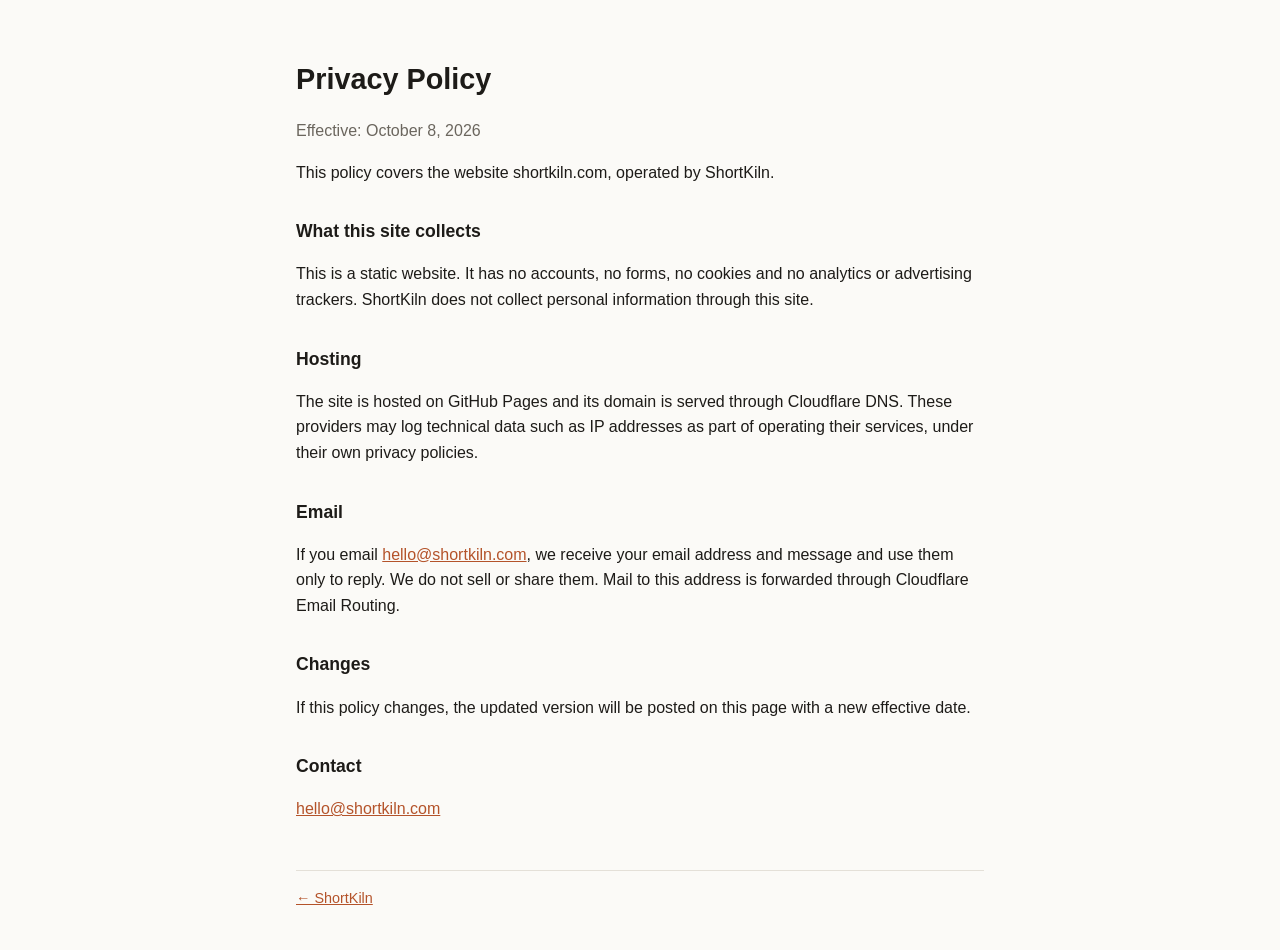
==== privacy.html @ 05ef61e3 "ShortKiln site: home, privacy policy, CNAME Co-Authored-By: Claude Opus 5.5 <noreply@anthropic.com>" ====
<!doctype html>
<html lang="en">
<head>
<meta charset="utf-8">
<meta name="viewport" content="width=device-width, initial-scale=1">
<title>ShortKiln Privacy Policy</title>
<style>
  :root { --bg:#fbfaf7; --fg:#1d1b18; --muted:#6b665e; --line:#e4e0d8; --accent:#b4532a; }
  @media (prefers-color-scheme: dark) { :root { --bg:#161513; --fg:#ece9e3; --muted:#a19b91; --line:#2f2c28; --accent:#e07a4f; } }
  * { box-sizing:border-box; }
  body { margin:0; background:var(--bg); color:var(--fg); font:16px/1.6 -apple-system, BlinkMacSystemFont, "Segoe UI", "Apple SD Gothic Neo", "Noto Sans KR", sans-serif; }
  main { max-width:720px; margin:0 auto; padding:56px 16px 40px; }
  h1 { font-size:1.8rem; margin:0 0 4px; }
  .muted { color:var(--muted); }
  h2 { font-size:1.1rem; margin:32px 0 8px; }
  a { color:var(--accent); }
  footer { border-top:1px solid var(--line); margin-top:48px; padding-top:16px; color:var(--muted); font-size:.9rem; }
</style>
</head>
<body>
<main>
  <h1>Privacy Policy</h1>
  <p class="muted">Effective: October 8, 2026</p>

  <p>This policy covers the website shortkiln.com, operated by ShortKiln.</p>

  <h2>What this site collects</h2>
  <p>This is a static website. It has no accounts, no forms, no cookies and no analytics or advertising trackers. ShortKiln does not collect personal information through this site.</p>

  <h2>Hosting</h2>
  <p>The site is hosted on GitHub Pages and its domain is served through Cloudflare DNS. These providers may log technical data such as IP addresses as part of operating their services, under their own privacy policies.</p>

  <h2>Email</h2>
  <p>If you email <a href="mailto:hello@shortkiln.com">hello@shortkiln.com</a>, we receive your email address and message and use them only to reply. We do not sell or share them. Mail to this address is forwarded through Cloudflare Email Routing.</p>

  <h2>Changes</h2>
  <p>If this policy changes, the updated version will be posted on this page with a new effective date.</p>

  <h2>Contact</h2>
  <p><a href="mailto:hello@shortkiln.com">hello@shortkiln.com</a></p>

  <footer><a href="index.html">← ShortKiln</a></footer>
</main>
</body>
</html>
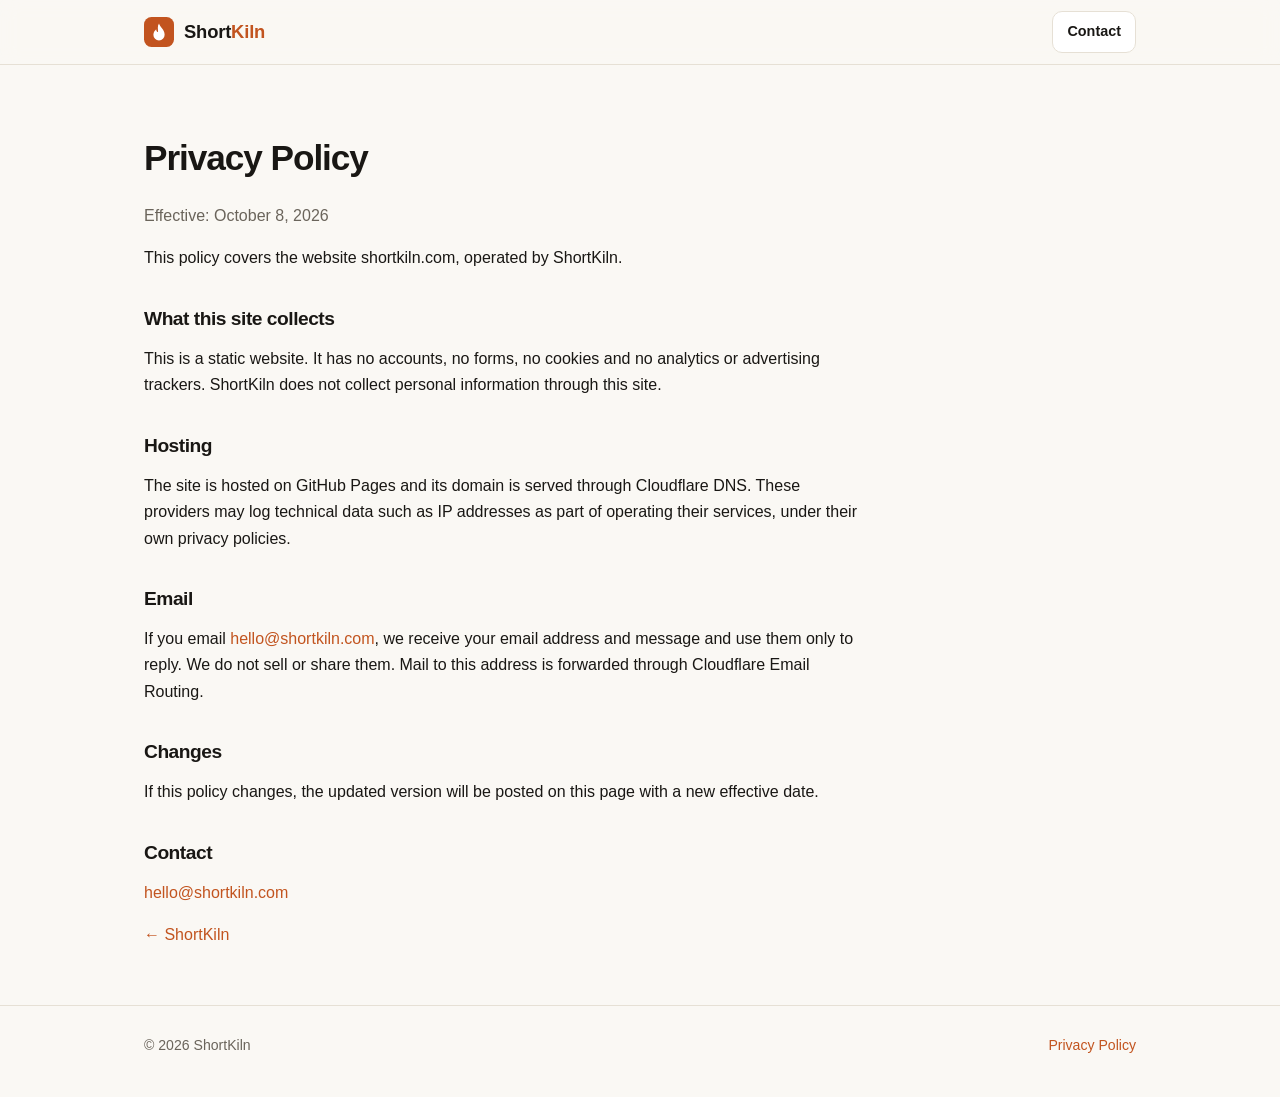
==== commit 6acaf9f4: "Redesign: hero, step cards, gate checklist, work card, contact CTA Co-Authored-By: Claude Opus 5.5 <" ====
--- a/privacy.html
+++ b/privacy.html
@@ -4,21 +4,20 @@
 <meta charset="utf-8">
 <meta name="viewport" content="width=device-width, initial-scale=1">
 <title>ShortKiln Privacy Policy</title>
-<style>
-  :root { --bg:#fbfaf7; --fg:#1d1b18; --muted:#6b665e; --line:#e4e0d8; --accent:#b4532a; }
-  @media (prefers-color-scheme: dark) { :root { --bg:#161513; --fg:#ece9e3; --muted:#a19b91; --line:#2f2c28; --accent:#e07a4f; } }
-  * { box-sizing:border-box; }
-  body { margin:0; background:var(--bg); color:var(--fg); font:16px/1.6 -apple-system, BlinkMacSystemFont, "Segoe UI", "Apple SD Gothic Neo", "Noto Sans KR", sans-serif; }
-  main { max-width:720px; margin:0 auto; padding:56px 16px 40px; }
-  h1 { font-size:1.8rem; margin:0 0 4px; }
-  .muted { color:var(--muted); }
-  h2 { font-size:1.1rem; margin:32px 0 8px; }
-  a { color:var(--accent); }
-  footer { border-top:1px solid var(--line); margin-top:48px; padding-top:16px; color:var(--muted); font-size:.9rem; }
-</style>
+<link rel="stylesheet" href="style.css">
 </head>
 <body>
-<main>
+<header class="top">
+  <div class="wrap">
+    <a class="brand" href="index.html">
+      <svg viewBox="0 0 32 32" aria-hidden="true"><rect width="32" height="32" rx="8" fill="currentColor" style="color:var(--accent)"/><path d="M16 7c1 4 6 6 6 12a6 6 0 0 1-12 0c0-3 2-5 3-6 0 2 1 3 2 3 0-3-1-6 1-9z" fill="#fff"/></svg>
+      <span>Short<b>Kiln</b></span>
+    </a>
+    <a class="btn" href="mailto:hello@shortkiln.com" style="padding:8px 14px;font-size:.9rem">Contact</a>
+  </div>
+</header>
+<main class="wrap">
+<div class="doc">
   <h1>Privacy Policy</h1>
   <p class="muted">Effective: October 8, 2026</p>
 
@@ -39,7 +38,14 @@
   <h2>Contact</h2>
   <p><a href="mailto:hello@shortkiln.com">hello@shortkiln.com</a></p>
 
-  <footer><a href="index.html">← ShortKiln</a></footer>
+  <p><a href="index.html">← ShortKiln</a></p>
+</div>
 </main>
+<footer class="bottom">
+  <div class="wrap">
+    <span>© 2026 ShortKiln</span>
+    <span><a href="privacy.html">Privacy Policy</a></span>
+  </div>
+</footer>
 </body>
 </html>
--- a/style.css
+++ b/style.css
@@ -0,0 +1,145 @@
+:root {
+  --bg: #faf8f4;
+  --bg-2: #f2eee6;
+  --card: #ffffff;
+  --fg: #191714;
+  --muted: #6a645b;
+  --line: #e6e0d5;
+  --accent: #c2541f;
+  --accent-2: #e8873e;
+  --accent-soft: #fbe9dc;
+  --ok: #2f7d4f;
+  --shadow: 0 1px 2px rgba(25,23,20,.04), 0 8px 24px rgba(25,23,20,.06);
+}
+@media (prefers-color-scheme: dark) {
+  :root {
+    --bg: #12110f;
+    --bg-2: #1a1815;
+    --card: #1e1c19;
+    --fg: #f1ede6;
+    --muted: #a59e93;
+    --line: #2e2b27;
+    --accent: #f0773a;
+    --accent-2: #f5a25c;
+    --accent-soft: #3a2116;
+    --ok: #5cc28a;
+    --shadow: 0 1px 2px rgba(0,0,0,.3), 0 8px 24px rgba(0,0,0,.35);
+  }
+}
+* { box-sizing: border-box; }
+html, body { overflow-x: hidden; }
+html { scroll-behavior: smooth; }
+body {
+  margin: 0; background: var(--bg); color: var(--fg);
+  font: 16px/1.65 "Inter", "Noto Sans KR", -apple-system, BlinkMacSystemFont, "Segoe UI", sans-serif;
+  -webkit-font-smoothing: antialiased;
+}
+a { color: var(--accent); text-decoration: none; }
+a:hover { text-decoration: underline; }
+.wrap { max-width: 1040px; margin: 0 auto; padding: 0 24px; }
+@media (max-width: 560px) { .wrap { padding: 0 16px; } }
+
+/* header */
+header.top { position: sticky; top: 0; z-index: 10; background: color-mix(in srgb, var(--bg) 85%, transparent); backdrop-filter: saturate(1.4) blur(10px); border-bottom: 1px solid var(--line); }
+header.top .wrap { display: flex; align-items: center; justify-content: space-between; height: 64px; }
+.brand { display: flex; align-items: center; gap: 10px; color: var(--fg); font-weight: 700; font-size: 1.15rem; letter-spacing: -.01em; }
+.brand:hover { text-decoration: none; }
+.brand svg { width: 30px; height: 30px; }
+.brand b { color: var(--accent); font-weight: 700; }
+nav.links { display: flex; gap: 24px; font-size: .94rem; }
+nav.links a { color: var(--muted); }
+nav.links a:hover { color: var(--fg); text-decoration: none; }
+@media (max-width: 720px) { nav.links { display: none; } }
+
+/* hero */
+.hero { position: relative; padding: 96px 0 72px; overflow: hidden; }
+.hero::before { content: ""; position: absolute; inset: -40% -10% auto auto; width: 720px; height: 720px; background: radial-gradient(closest-side, color-mix(in srgb, var(--accent-2) 26%, transparent), transparent 70%); pointer-events: none; }
+.eyebrow { display: inline-flex; align-items: center; gap: 8px; font-size: .82rem; font-weight: 600; color: var(--accent); background: var(--accent-soft); padding: 6px 12px; border-radius: 999px; }
+.hero h1 { position: relative; font-size: clamp(2.3rem, 6vw, 4rem); line-height: 1.06; letter-spacing: -.035em; margin: 22px 0 20px; max-width: 14ch; }
+.hero h1 em { font-style: normal; background: linear-gradient(90deg, var(--accent), var(--accent-2)); -webkit-background-clip: text; background-clip: text; color: transparent; }
+.hero p.lead { position: relative; font-size: clamp(1.05rem, 2vw, 1.22rem); color: var(--muted); max-width: 58ch; margin: 0 0 12px; }
+.hero p.ko { position: relative; color: var(--muted); font-size: .98rem; margin: 0 0 32px; }
+.cta { position: relative; display: flex; flex-wrap: wrap; gap: 12px; }
+.btn { display: inline-flex; align-items: center; gap: 8px; padding: 12px 20px; border-radius: 10px; font-weight: 600; font-size: .98rem; border: 1px solid var(--line); color: var(--fg); background: var(--card); }
+.btn:hover { text-decoration: none; border-color: var(--muted); }
+.btn.primary { background: var(--accent); border-color: var(--accent); color: #fff; }
+.btn.primary:hover { filter: brightness(1.06); }
+
+.facts { position: relative; display: grid; grid-template-columns: repeat(4, 1fr); gap: 1px; background: var(--line); border: 1px solid var(--line); border-radius: 14px; overflow: hidden; margin-top: 56px; }
+.facts div { background: var(--card); padding: 18px 20px; }
+.facts strong { display: block; font-size: 1.5rem; letter-spacing: -.02em; }
+.facts span { color: var(--muted); font-size: .88rem; }
+@media (max-width: 720px) { .facts { grid-template-columns: repeat(2, 1fr); } }
+
+/* sections */
+section.block { padding: 88px 0; border-top: 1px solid var(--line); }
+section.alt { background: var(--bg-2); }
+.kicker { font-size: .8rem; font-weight: 700; letter-spacing: .12em; text-transform: uppercase; color: var(--accent); margin: 0 0 10px; }
+h2 { font-size: clamp(1.7rem, 3.6vw, 2.4rem); line-height: 1.15; letter-spacing: -.025em; margin: 0 0 14px; }
+.sub { color: var(--muted); max-width: 62ch; margin: 0 0 44px; font-size: 1.05rem; }
+
+/* pipeline */
+.steps { display: grid; grid-template-columns: repeat(5, 1fr); gap: 14px; counter-reset: s; position: relative; }
+.step { position: relative; background: var(--card); border: 1px solid var(--line); border-radius: 14px; padding: 20px 18px 22px; box-shadow: var(--shadow); }
+.step .ic { width: 42px; height: 42px; border-radius: 10px; display: grid; place-items: center; background: var(--accent-soft); color: var(--accent); margin-bottom: 14px; }
+.step .ic svg { width: 22px; height: 22px; }
+.step .n { position: absolute; top: 16px; right: 16px; font-size: .78rem; font-weight: 700; color: var(--muted); }
+.step h3 { margin: 0 0 6px; font-size: 1.05rem; }
+.step p { margin: 0; color: var(--muted); font-size: .9rem; line-height: 1.5; }
+.step.gate { border: 1.5px solid var(--accent); }
+.step.gate .ic { background: var(--accent); color: #fff; }
+.loop { display: flex; align-items: center; gap: 10px; margin-top: 18px; color: var(--muted); font-size: .9rem; }
+.loop svg { width: 20px; height: 20px; color: var(--accent); flex: none; }
+@media (max-width: 900px) { .steps { grid-template-columns: 1fr 1fr; } .step.gate { grid-column: span 2; } }
+@media (max-width: 520px) { .steps { grid-template-columns: 1fr; } .step.gate { grid-column: auto; } }
+
+/* claude */
+.two { display: grid; grid-template-columns: 1.1fr 1fr; gap: 28px; align-items: start; }
+@media (max-width: 860px) { .two { grid-template-columns: 1fr; } }
+.feat { display: grid; gap: 14px; }
+.feat article { display: grid; grid-template-columns: 44px 1fr; gap: 16px; background: var(--card); border: 1px solid var(--line); border-radius: 14px; padding: 20px; box-shadow: var(--shadow); }
+.feat .ic { width: 44px; height: 44px; border-radius: 10px; display: grid; place-items: center; background: var(--accent-soft); color: var(--accent); }
+.feat .ic svg { width: 22px; height: 22px; }
+.feat h3 { margin: 2px 0 4px; font-size: 1.05rem; }
+.feat p { margin: 0; color: var(--muted); font-size: .94rem; }
+.gates { background: var(--card); border: 1px solid var(--line); border-radius: 14px; box-shadow: var(--shadow); overflow: hidden; }
+.gates header { display: flex; align-items: center; justify-content: space-between; padding: 16px 20px; border-bottom: 1px solid var(--line); font-weight: 700; }
+.gates header span { font-size: .8rem; font-weight: 600; color: var(--ok); background: color-mix(in srgb, var(--ok) 14%, transparent); padding: 4px 10px; border-radius: 999px; }
+.gates ul { list-style: none; margin: 0; padding: 6px 0; }
+.gates li { display: grid; grid-template-columns: 22px 1fr; gap: 12px; padding: 12px 20px; }
+.gates li + li { border-top: 1px dashed var(--line); }
+.gates li svg { width: 20px; height: 20px; color: var(--ok); margin-top: 2px; }
+.gates li b { display: block; font-size: .96rem; }
+.gates li small { color: var(--muted); font-size: .86rem; line-height: 1.45; display: block; }
+.gates footer { padding: 12px 20px; border-top: 1px solid var(--line); color: var(--muted); font-size: .84rem; }
+
+/* work */
+.work-card { display: flex; flex-wrap: wrap; align-items: center; justify-content: space-between; gap: 20px; background: var(--card); border: 1px solid var(--line); border-radius: 16px; padding: 24px 28px; box-shadow: var(--shadow); }
+.work-card .who { display: flex; align-items: center; gap: 16px; }
+.work-card .yt { width: 52px; height: 52px; border-radius: 12px; display: grid; place-items: center; background: #ff0033; color: #fff; flex: none; }
+.work-card .yt svg { width: 26px; height: 26px; }
+.work-card h3 { margin: 0; font-size: 1.15rem; }
+.work-card p { margin: 2px 0 0; color: var(--muted); font-size: .94rem; }
+.badge { display: inline-flex; align-items: center; gap: 6px; font-size: .82rem; font-weight: 600; color: var(--ok); background: color-mix(in srgb, var(--ok) 14%, transparent); padding: 5px 10px; border-radius: 999px; margin-top: 8px; }
+
+/* about / contact */
+.about { display: grid; grid-template-columns: 1fr 1fr; gap: 28px; }
+@media (max-width: 760px) { .about { grid-template-columns: 1fr; } }
+.about dl { margin: 0; background: var(--card); border: 1px solid var(--line); border-radius: 14px; overflow: hidden; }
+.about dl div { display: grid; grid-template-columns: 120px 1fr; padding: 14px 20px; }
+.about dl div + div { border-top: 1px solid var(--line); }
+.about dt { color: var(--muted); font-size: .9rem; }
+.about dd { margin: 0; font-weight: 600; }
+.contact { background: linear-gradient(135deg, var(--accent), var(--accent-2)); color: #fff; border-radius: 16px; padding: 28px; display: flex; flex-direction: column; justify-content: space-between; gap: 18px; }
+.contact h3 { margin: 0; font-size: 1.4rem; letter-spacing: -.02em; }
+.contact p { margin: 0; opacity: .9; }
+.contact a.btn { align-self: flex-start; background: #fff; color: #1b120c; border-color: #fff; }
+
+footer.bottom { border-top: 1px solid var(--line); padding: 28px 0 40px; color: var(--muted); font-size: .88rem; }
+footer.bottom .wrap { display: flex; flex-wrap: wrap; justify-content: space-between; gap: 12px; }
+
+/* policy page */
+.doc { max-width: 720px; padding: 64px 0 40px; }
+.doc h1 { font-size: 2.2rem; letter-spacing: -.03em; margin: 0 0 6px; }
+.doc h2 { font-size: 1.2rem; margin: 36px 0 8px; }
+.doc .muted { color: var(--muted); }
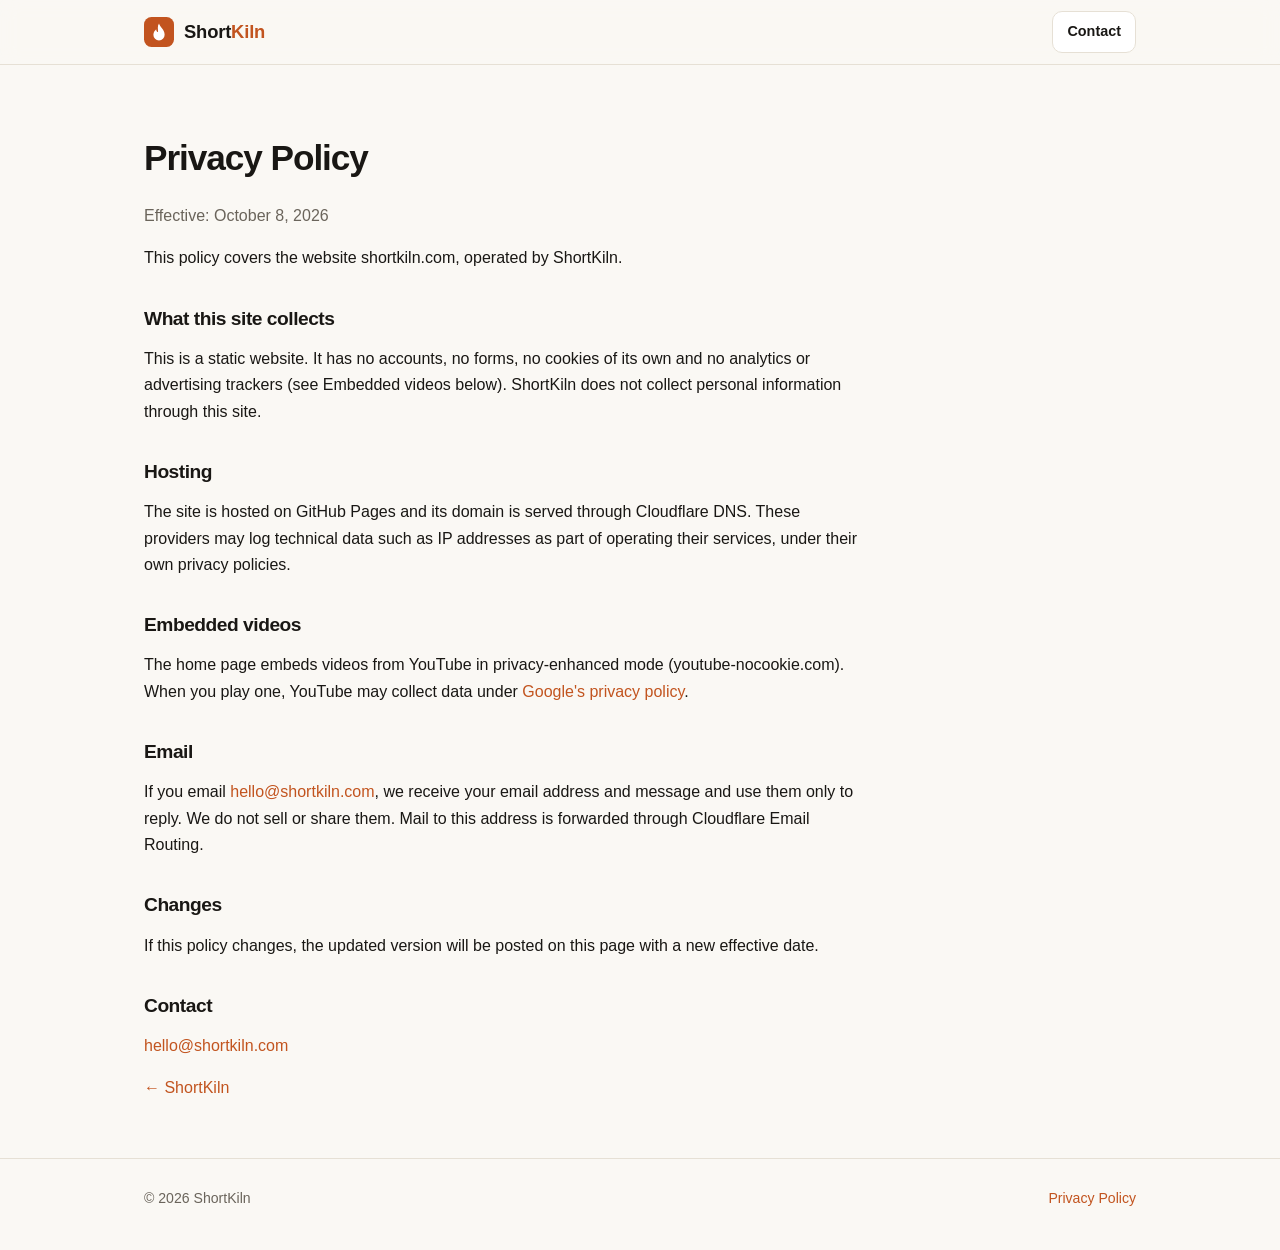
==== commit 03994159: "Embed three published Shorts with view counts; privacy note for embeds Co-Authored-By: Claude Opus 5" ====
--- a/privacy.html
+++ b/privacy.html
@@ -24,10 +24,13 @@
   <p>This policy covers the website shortkiln.com, operated by ShortKiln.</p>
 
   <h2>What this site collects</h2>
-  <p>This is a static website. It has no accounts, no forms, no cookies and no analytics or advertising trackers. ShortKiln does not collect personal information through this site.</p>
+  <p>This is a static website. It has no accounts, no forms, no cookies of its own and no analytics or advertising trackers (see Embedded videos below). ShortKiln does not collect personal information through this site.</p>
 
   <h2>Hosting</h2>
   <p>The site is hosted on GitHub Pages and its domain is served through Cloudflare DNS. These providers may log technical data such as IP addresses as part of operating their services, under their own privacy policies.</p>
+
+  <h2>Embedded videos</h2>
+  <p>The home page embeds videos from YouTube in privacy-enhanced mode (youtube-nocookie.com). When you play one, YouTube may collect data under <a href="https://policies.google.com/privacy" rel="noopener">Google's privacy policy</a>.</p>
 
   <h2>Email</h2>
   <p>If you email <a href="mailto:hello@shortkiln.com">hello@shortkiln.com</a>, we receive your email address and message and use them only to reply. We do not sell or share them. Mail to this address is forwarded through Cloudflare Email Routing.</p>
--- a/style.css
+++ b/style.css
@@ -143,3 +143,41 @@
 .doc h1 { font-size: 2.2rem; letter-spacing: -.03em; margin: 0 0 6px; }
 .doc h2 { font-size: 1.2rem; margin: 36px 0 8px; }
 .doc .muted { color: var(--muted); }
+
+/* activity */
+.stats { display: grid; grid-template-columns: repeat(4, 1fr); gap: 14px; margin-bottom: 20px; }
+.stats div { background: var(--card); border: 1px solid var(--line); border-radius: 14px; padding: 20px; box-shadow: var(--shadow); }
+.stats strong { display: block; font-size: 2rem; letter-spacing: -.03em; color: var(--accent); }
+.stats span { color: var(--muted); font-size: .9rem; }
+@media (max-width: 860px) { .stats { grid-template-columns: 1fr 1fr; } }
+.act { grid-template-columns: 1fr 1fr; }
+.chart, .log { background: var(--card); border: 1px solid var(--line); border-radius: 14px; box-shadow: var(--shadow); overflow: hidden; }
+.chart header, .log header { display: flex; align-items: baseline; justify-content: space-between; gap: 12px; padding: 16px 20px; border-bottom: 1px solid var(--line); }
+.chart header small, .log header small { color: var(--muted); font-size: .8rem; }
+.bars { display: grid; grid-template-columns: repeat(4, 1fr); gap: 18px; align-items: end; height: 260px; padding: 24px 24px 16px; }
+.bar { display: flex; flex-direction: column; align-items: center; justify-content: flex-end; height: 100%; gap: 6px; }
+.bar i { display: block; width: 100%; max-width: 56px; min-height: 4px; border-radius: 6px 6px 2px 2px; background: linear-gradient(180deg, var(--accent-2), var(--accent)); order: 1; }
+.bar b { font-size: .95rem; order: 0; }
+.bar span { color: var(--muted); font-size: .82rem; order: 2; }
+.bar.now i { background: repeating-linear-gradient(135deg, var(--accent), var(--accent) 6px, var(--accent-2) 6px, var(--accent-2) 12px); }
+.log ol { list-style: none; margin: 0; padding: 8px 0; }
+.log li { display: grid; grid-template-columns: 56px 1fr; gap: 12px; padding: 9px 20px; font-size: .92rem; }
+.log li + li { border-top: 1px dashed var(--line); }
+.log time { color: var(--accent); font-weight: 700; font-size: .84rem; padding-top: 1px; }
+.note { color: var(--muted); font-size: .82rem; margin: 16px 0 0; }
+
+/* formats */
+.formats { display: grid; grid-template-columns: repeat(3, 1fr); gap: 14px; }
+.formats article { background: var(--card); border: 1px solid var(--line); border-radius: 14px; padding: 20px; box-shadow: var(--shadow); border-top: 3px solid var(--accent); }
+.formats h3 { margin: 0 0 6px; font-size: 1.02rem; }
+.formats p { margin: 0; color: var(--muted); font-size: .9rem; line-height: 1.5; }
+@media (max-width: 860px) { .formats { grid-template-columns: 1fr 1fr; } }
+@media (max-width: 520px) { .formats { grid-template-columns: 1fr; } }
+
+/* shorts */
+.shorts { display: grid; grid-template-columns: repeat(3, 1fr); gap: 16px; margin-top: 20px; }
+.shorts figure { margin: 0; background: var(--card); border: 1px solid var(--line); border-radius: 14px; padding: 10px; box-shadow: var(--shadow); }
+.shorts iframe { display: block; width: 100%; aspect-ratio: 9 / 16; border: 0; border-radius: 10px; background: #000; }
+.shorts figcaption { padding: 10px 4px 2px; color: var(--muted); font-size: .88rem; }
+.shorts figcaption b { color: var(--fg); }
+@media (max-width: 720px) { .shorts { grid-template-columns: 1fr 1fr; } .shorts figure:last-child { display: none; } }
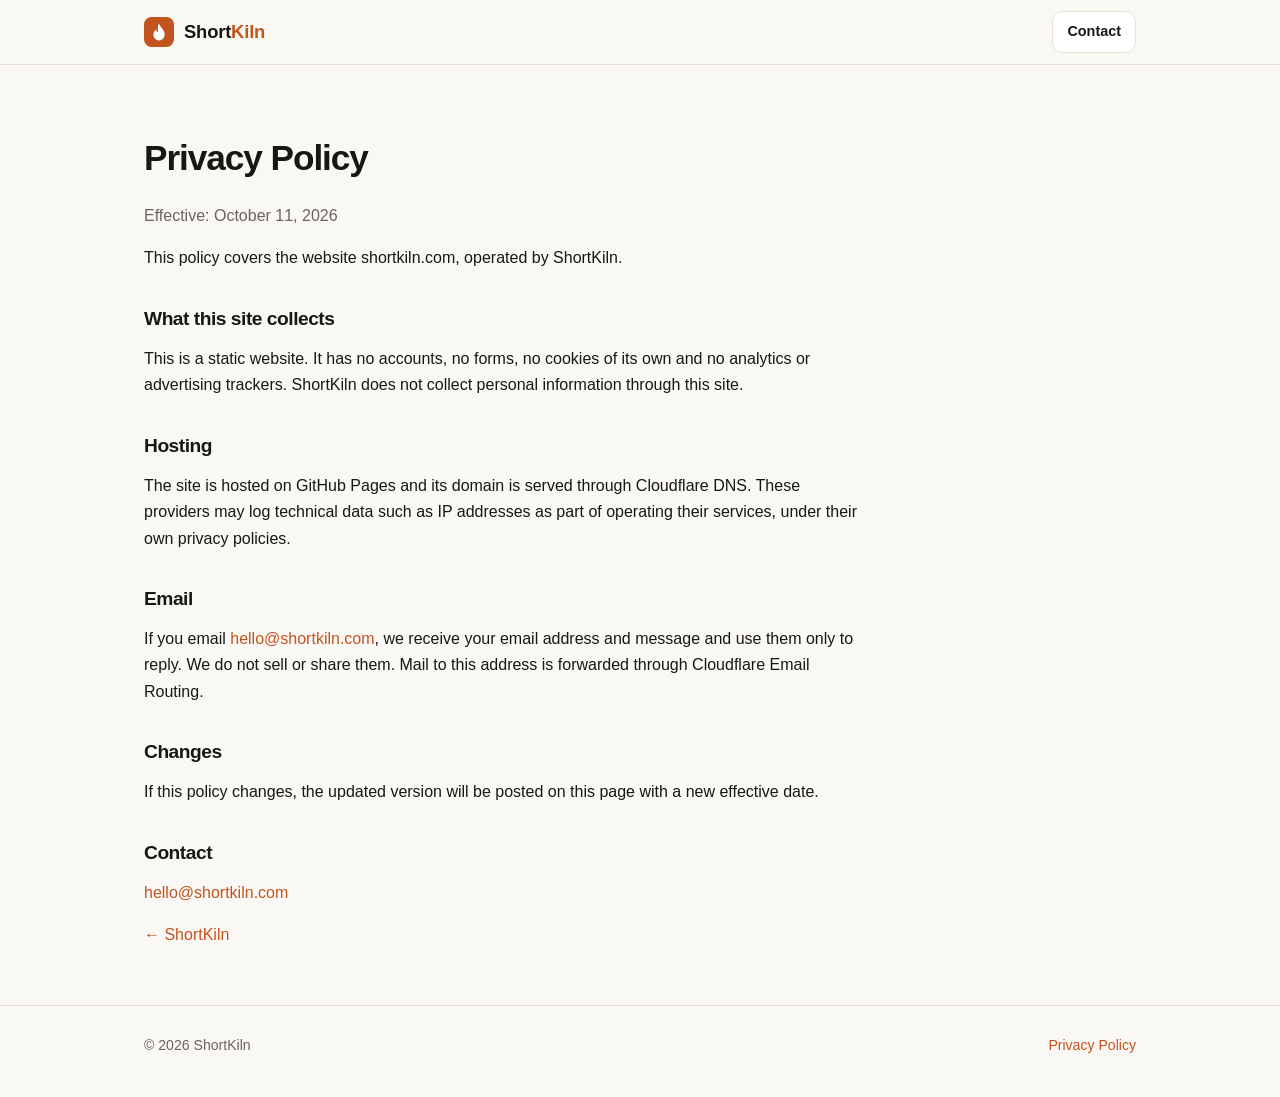
==== commit b4dfd767: "Remove channel section, channel stats and video embeds Co-Authored-By: Claude Opus 5.5 (1M context) " ====
--- a/privacy.html
+++ b/privacy.html
@@ -19,18 +19,15 @@
 <main class="wrap">
 <div class="doc">
   <h1>Privacy Policy</h1>
-  <p class="muted">Effective: October 8, 2026</p>
+  <p class="muted">Effective: October 11, 2026</p>
 
   <p>This policy covers the website shortkiln.com, operated by ShortKiln.</p>
 
   <h2>What this site collects</h2>
-  <p>This is a static website. It has no accounts, no forms, no cookies of its own and no analytics or advertising trackers (see Embedded videos below). ShortKiln does not collect personal information through this site.</p>
+  <p>This is a static website. It has no accounts, no forms, no cookies of its own and no analytics or advertising trackers. ShortKiln does not collect personal information through this site.</p>
 
   <h2>Hosting</h2>
   <p>The site is hosted on GitHub Pages and its domain is served through Cloudflare DNS. These providers may log technical data such as IP addresses as part of operating their services, under their own privacy policies.</p>
-
-  <h2>Embedded videos</h2>
-  <p>The home page embeds videos from YouTube in privacy-enhanced mode (youtube-nocookie.com). When you play one, YouTube may collect data under <a href="https://policies.google.com/privacy" rel="noopener">Google's privacy policy</a>.</p>
 
   <h2>Email</h2>
   <p>If you email <a href="mailto:hello@shortkiln.com">hello@shortkiln.com</a>, we receive your email address and message and use them only to reply. We do not sell or share them. Mail to this address is forwarded through Cloudflare Email Routing.</p>
--- a/style.css
+++ b/style.css
@@ -65,11 +65,11 @@
 .btn.primary { background: var(--accent); border-color: var(--accent); color: #fff; }
 .btn.primary:hover { filter: brightness(1.06); }
 
-.facts { position: relative; display: grid; grid-template-columns: repeat(4, 1fr); gap: 1px; background: var(--line); border: 1px solid var(--line); border-radius: 14px; overflow: hidden; margin-top: 56px; }
+.facts { position: relative; display: grid; grid-template-columns: repeat(3, 1fr); gap: 1px; background: var(--line); border: 1px solid var(--line); border-radius: 14px; overflow: hidden; margin-top: 56px; }
 .facts div { background: var(--card); padding: 18px 20px; }
 .facts strong { display: block; font-size: 1.5rem; letter-spacing: -.02em; }
 .facts span { color: var(--muted); font-size: .88rem; }
-@media (max-width: 720px) { .facts { grid-template-columns: repeat(2, 1fr); } }
+@media (max-width: 720px) { .facts div { padding: 14px 12px; } }
 
 /* sections */
 section.block { padding: 88px 0; border-top: 1px solid var(--line); }
@@ -120,6 +120,10 @@
 .work-card .yt svg { width: 26px; height: 26px; }
 .work-card h3 { margin: 0; font-size: 1.15rem; }
 .work-card p { margin: 2px 0 0; color: var(--muted); font-size: .94rem; }
+.work-card.oss { margin-top: 28px; }
+.work-card.oss .who { align-items: flex-start; flex: 1 1 420px; }
+.work-card.oss p { max-width: 62ch; }
+.work-card .yt.gh { background: var(--fg); color: var(--bg); }
 .badge { display: inline-flex; align-items: center; gap: 6px; font-size: .82rem; font-weight: 600; color: var(--ok); background: color-mix(in srgb, var(--ok) 14%, transparent); padding: 5px 10px; border-radius: 999px; margin-top: 8px; }
 
 /* about / contact */
@@ -181,3 +185,5 @@
 .shorts figcaption { padding: 10px 4px 2px; color: var(--muted); font-size: .88rem; }
 .shorts figcaption b { color: var(--fg); }
 @media (max-width: 720px) { .shorts { grid-template-columns: 1fr 1fr; } .shorts figure:last-child { display: none; } }
+
+.stats.chan { margin: 20px 0 0; }
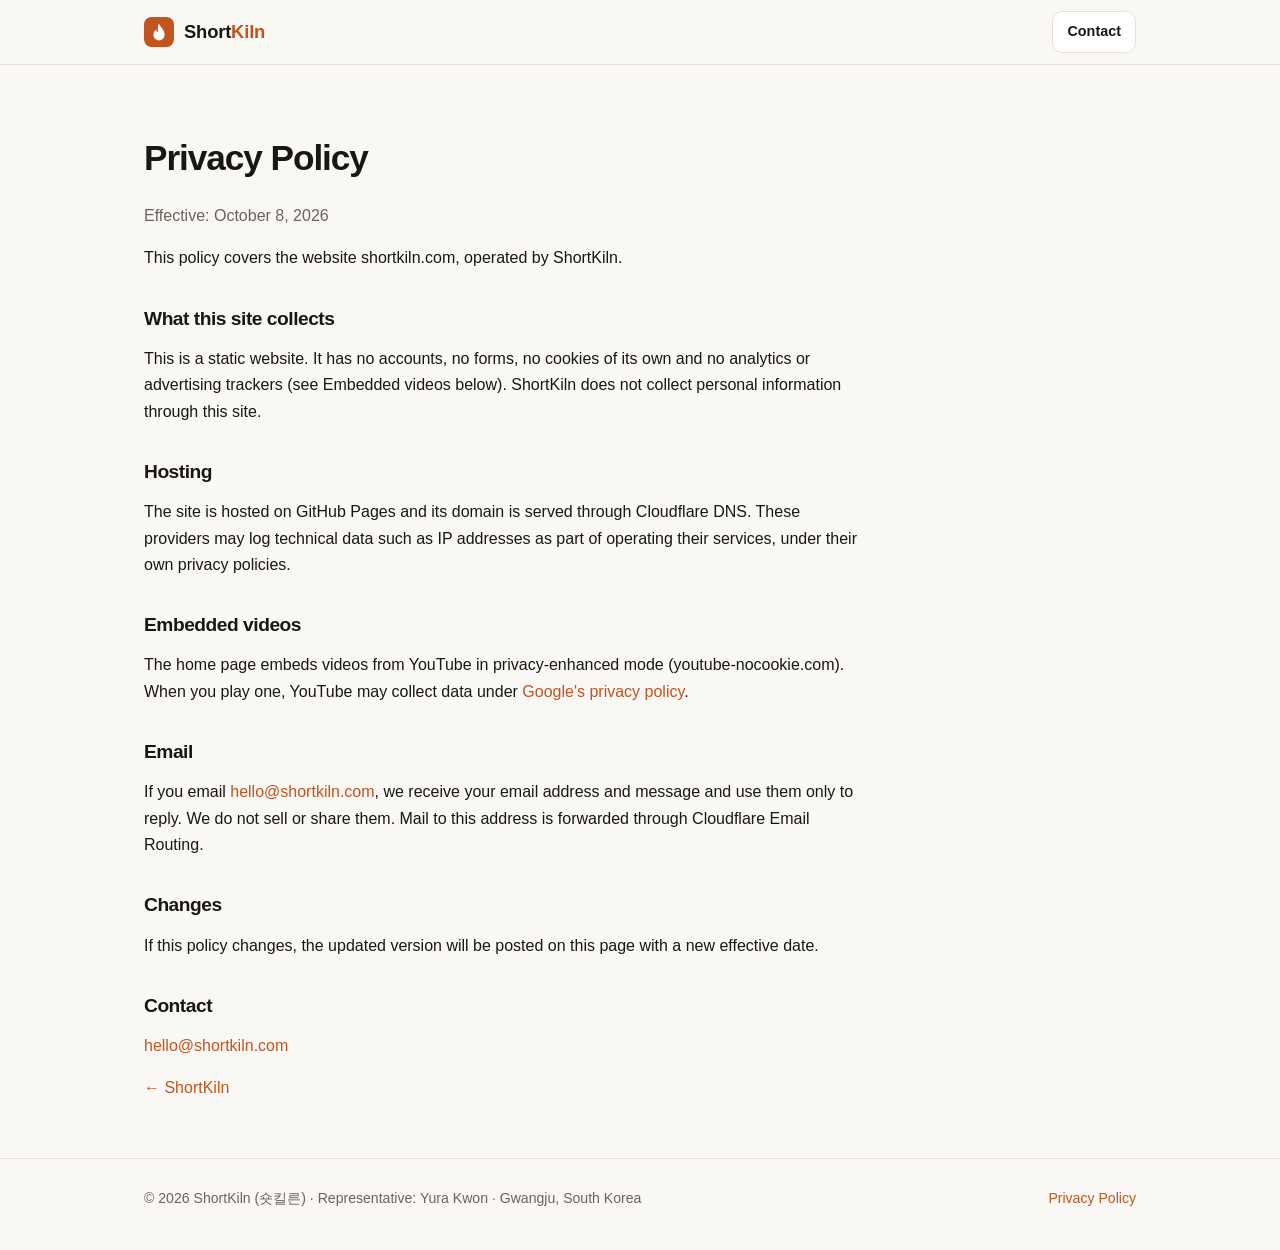
==== commit b269e8c8: "Restore channel section during review; add registered business details Co-Authored-By: Claude Opus 5" ====
--- a/privacy.html
+++ b/privacy.html
@@ -19,15 +19,18 @@
 <main class="wrap">
 <div class="doc">
   <h1>Privacy Policy</h1>
-  <p class="muted">Effective: October 11, 2026</p>
+  <p class="muted">Effective: October 8, 2026</p>
 
   <p>This policy covers the website shortkiln.com, operated by ShortKiln.</p>
 
   <h2>What this site collects</h2>
-  <p>This is a static website. It has no accounts, no forms, no cookies of its own and no analytics or advertising trackers. ShortKiln does not collect personal information through this site.</p>
+  <p>This is a static website. It has no accounts, no forms, no cookies of its own and no analytics or advertising trackers (see Embedded videos below). ShortKiln does not collect personal information through this site.</p>
 
   <h2>Hosting</h2>
   <p>The site is hosted on GitHub Pages and its domain is served through Cloudflare DNS. These providers may log technical data such as IP addresses as part of operating their services, under their own privacy policies.</p>
+
+  <h2>Embedded videos</h2>
+  <p>The home page embeds videos from YouTube in privacy-enhanced mode (youtube-nocookie.com). When you play one, YouTube may collect data under <a href="https://policies.google.com/privacy" rel="noopener">Google's privacy policy</a>.</p>
 
   <h2>Email</h2>
   <p>If you email <a href="mailto:hello@shortkiln.com">hello@shortkiln.com</a>, we receive your email address and message and use them only to reply. We do not sell or share them. Mail to this address is forwarded through Cloudflare Email Routing.</p>
@@ -43,7 +46,7 @@
 </main>
 <footer class="bottom">
   <div class="wrap">
-    <span>© 2026 ShortKiln</span>
+    <span>© 2026 ShortKiln (숏킬른) · Representative: Yura Kwon · Gwangju, South Korea</span>
     <span><a href="privacy.html">Privacy Policy</a></span>
   </div>
 </footer>
--- a/style.css
+++ b/style.css
@@ -65,11 +65,11 @@
 .btn.primary { background: var(--accent); border-color: var(--accent); color: #fff; }
 .btn.primary:hover { filter: brightness(1.06); }
 
-.facts { position: relative; display: grid; grid-template-columns: repeat(3, 1fr); gap: 1px; background: var(--line); border: 1px solid var(--line); border-radius: 14px; overflow: hidden; margin-top: 56px; }
+.facts { position: relative; display: grid; grid-template-columns: repeat(4, 1fr); gap: 1px; background: var(--line); border: 1px solid var(--line); border-radius: 14px; overflow: hidden; margin-top: 56px; }
 .facts div { background: var(--card); padding: 18px 20px; }
 .facts strong { display: block; font-size: 1.5rem; letter-spacing: -.02em; }
 .facts span { color: var(--muted); font-size: .88rem; }
-@media (max-width: 720px) { .facts div { padding: 14px 12px; } }
+@media (max-width: 720px) { .facts { grid-template-columns: repeat(2, 1fr); } }
 
 /* sections */
 section.block { padding: 88px 0; border-top: 1px solid var(--line); }
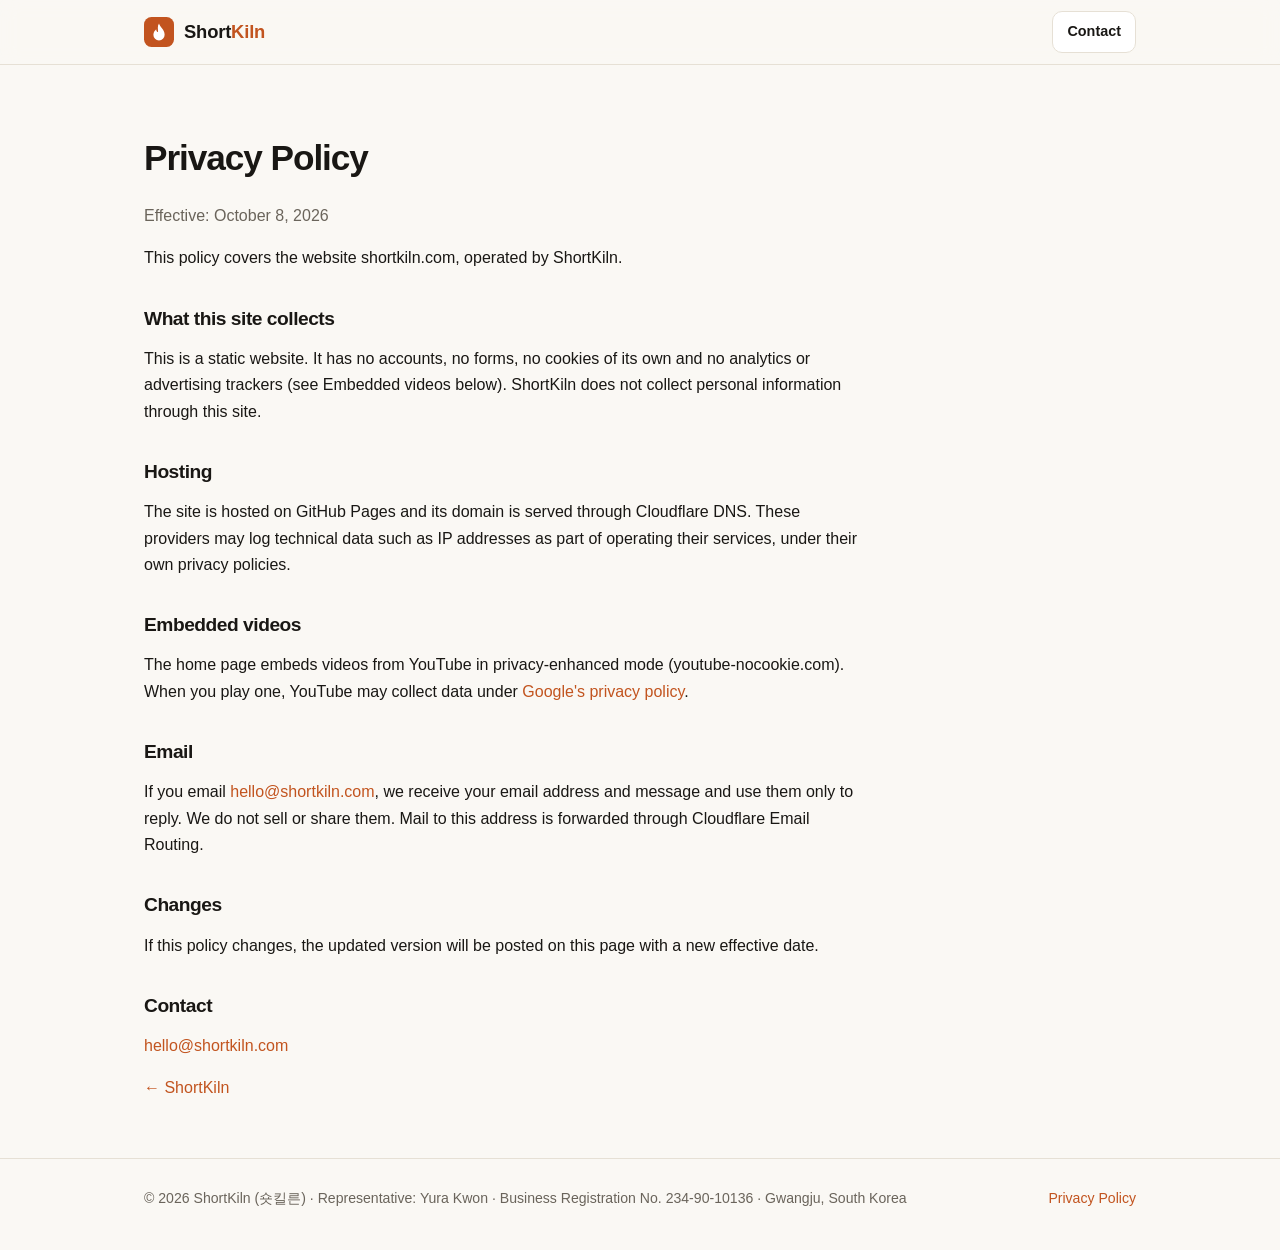
==== commit 90ad668c: "Add business registration number Co-Authored-By: Claude Opus 5.5 (1M context) <noreply@anthropic.com" ====
--- a/privacy.html
+++ b/privacy.html
@@ -46,7 +46,7 @@
 </main>
 <footer class="bottom">
   <div class="wrap">
-    <span>© 2026 ShortKiln (숏킬른) · Representative: Yura Kwon · Gwangju, South Korea</span>
+    <span>© 2026 ShortKiln (숏킬른) · Representative: Yura Kwon · Business Registration No. 234-90-10136 · Gwangju, South Korea</span>
     <span><a href="privacy.html">Privacy Policy</a></span>
   </div>
 </footer>
